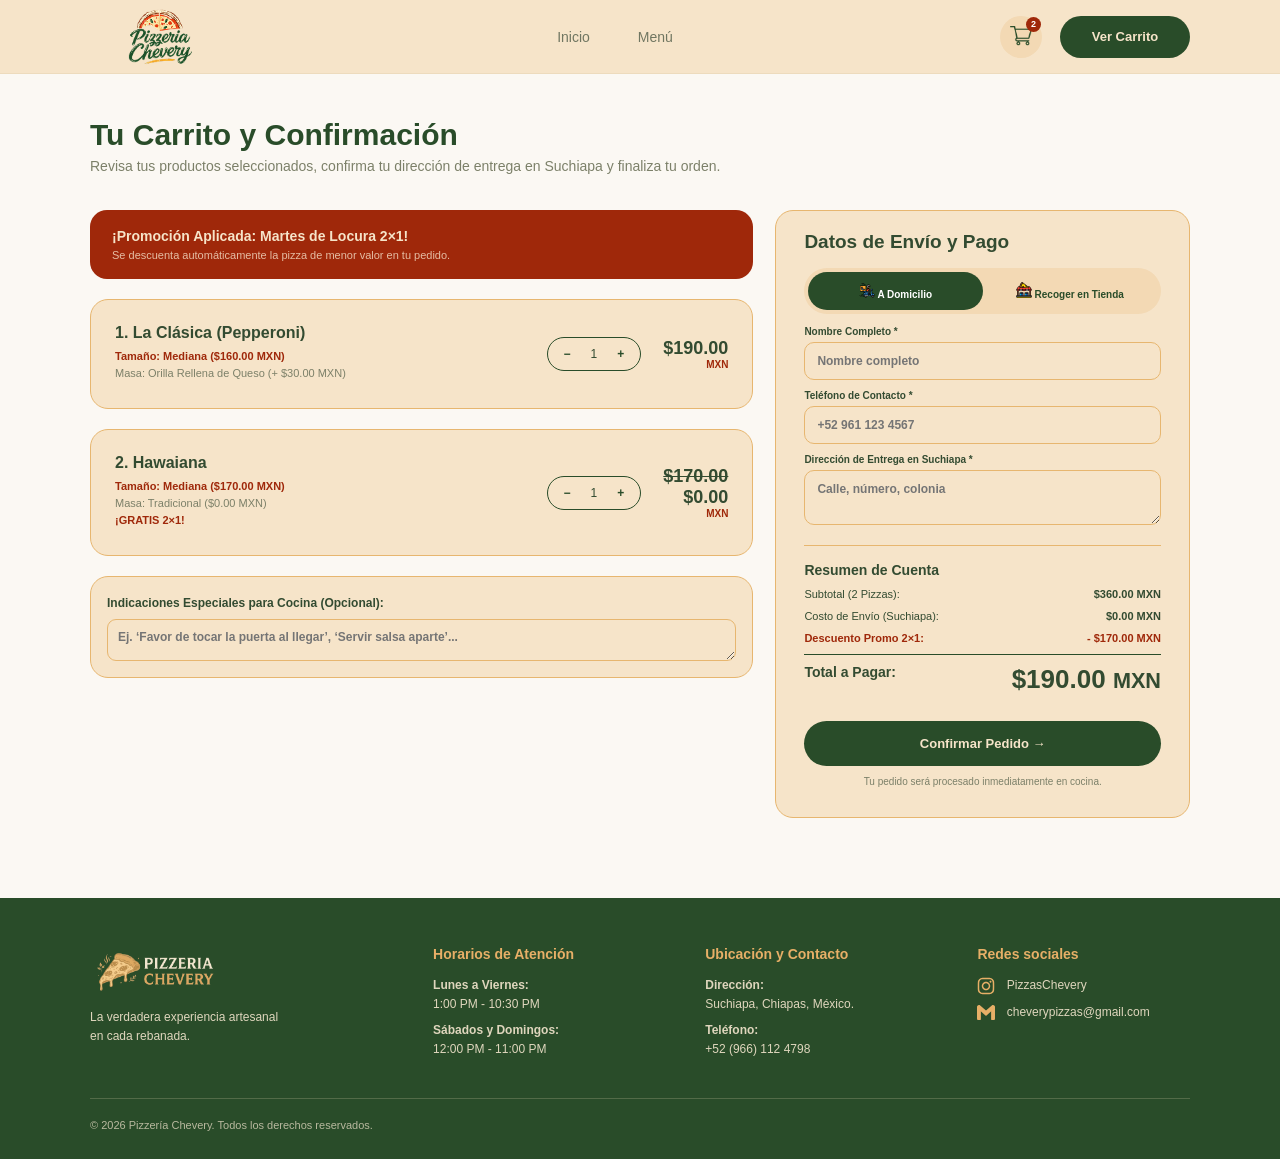
==== frontend/paginas/carrito.html @ 7844aa69 "vistas fijas" ====
<!DOCTYPE html>
<html lang="es">
<head>
    <meta charset="utf-8">
    <meta name="viewport" content="width=device-width, initial-scale=1">
    <title>Carrito | Pizzería Chevery</title>
    <link href="../css/base.css" rel="stylesheet">
    <link href="../css/carrito.css" rel="stylesheet">
</head>
<body>
    <header class="encabezado">
        <a class="marca" href="../index.html">
            <img src="../imagenes/logo-chevery.png" alt="Pizzería Chevery">
        </a>

        <nav class="navegacion">
            <a href="../index.html">
                Inicio
            </a>
            <a href="menu.html">
                Menú
            </a>
        </nav>

        <div class="acciones-encabezado">
            <a class="carrito-encabezado" href="carrito.html" aria-label="Ver carrito, 2 productos">
                <img src="../imagenes/icono-carrito.svg" alt="">
                <span class="contador-carrito">2</span>
            </a>
            <a class="boton" href="carrito.html">Ver Carrito</a>
        </div>
    </header>

    <main class="contenedor pagina-carrito">
        <h1 class="titulo-pagina">
            Tu Carrito y Confirmación
        </h1>

        <p class="subtitulo">
            Revisa tus productos seleccionados, confirma tu dirección de entrega en Suchiapa y finaliza tu orden.
        </p>

        <div class="carrito-layout">
            <section class="lista-carrito">
                <div class="aviso-promo">
                ¡Promoción Aplicada: Martes de Locura 2×1!
                    <small>
                        Se descuenta automáticamente la pizza de menor valor en tu pedido.
                    </small>
                </div>

                <article class="tarjeta linea-carrito">
                    <div>
                        <h3>
                            1. La Clásica (Pepperoni)
                        </h3>

                        <p>
                            <strong>
                                Tamaño: Mediana ($160.00 MXN)
                            </strong>
                        </p>

                        <p>
                            Masa: Orilla Rellena de Queso (+ $30.00 MXN)
                        </p>
                    </div>

                    <div class="cantidad">
                        <button aria-label="Restar">
                            −
                        </button>
                        1
                        <button aria-label="Sumar">
                            +
                        </button>
                    </div>

                    <div class="linea-total">
                        $190.00
                        <small>
                            MXN
                        </small>
                    </div>
                </article>

                <article class="tarjeta linea-carrito">
                    <div>
                        <h3>
                            2. Hawaiana
                        </h3>

                        <p>
                            <strong>
                                Tamaño: Mediana ($170.00 MXN)
                            </strong>
                        </p>

                        <p>
                            Masa: Tradicional ($0.00 MXN)
                        </p>

                        <p>
                            <strong>
                                ¡GRATIS 2×1!
                            </strong>
                        </p>
                    </div>

                    <div class="cantidad">
                        <button aria-label="Restar">
                            −
                        </button>
                        1
                        <button aria-label="Sumar">
                            +
                        </button>
                    </div>

                    <div class="linea-total">
                        <del>
                            $170.00
                        </del>
                        <br>
                        $0.00
                        <small>
                            MXN
                        </small>
                    </div>
                </article>

                <div class="tarjeta notas">
                    <label>
                        Indicaciones Especiales para Cocina (Opcional):
                        <textarea placeholder="Ej. ‘Favor de tocar la puerta al llegar’, ‘Servir salsa aparte’..."></textarea>
                    </label>
                </div>
            </section>

            <aside class="tarjeta panel-envio">
                <h2>
                    Datos de Envío y Pago
                </h2>

                <div class="selector-envio">
                    <button class="activo">
                        <img src="../imagenes/icono-entrega.svg" alt=""> A Domicilio
                    </button>
                    <button>
                        <img src="../imagenes/icono-tienda.svg" alt=""> Recoger en Tienda
                    </button>
                </div>

                <label class="campo">
                    Nombre Completo *
                    <input placeholder="Nombre completo">
                </label>

                <label class="campo">
                    Teléfono de Contacto *
                    <input placeholder="+52 961 123 4567">
                </label>

                <label class="campo">
                    Dirección de Entrega en Suchiapa *
                    <textarea placeholder="Calle, número, colonia"></textarea>
                </label>

                <div class="resumen">
                    <h3>
                        Resumen de Cuenta
                    </h3>

                    <div class="fila-resumen">
                        <span>
                            Subtotal (2 Pizzas):
                        </span>
                        <b>
                            $360.00 MXN
                        </b>
                    </div>

                    <div class="fila-resumen">
                        <span>
                            Costo de Envío (Suchiapa):
                        </span>
                        <b>
                            $0.00 MXN
                        </b>
                    </div>

                    <div class="fila-resumen descuento">
                        <span>
                            Descuento Promo 2×1:
                        </span>
                        <b>
                            - $170.00 MXN
                        </b>
                    </div>

                    <div class="fila-resumen fila-total">
                        <span>
                            Total a Pagar:
                        </span>
                        <strong>
                            $190.00
                            <small>
                                MXN
                            </small>
                        </strong>
                    </div>
                </div>

                <a class="boton confirmar" href="pedido.html">
                    Confirmar Pedido →
                </a>

                <p class="nota-seguridad">
                    Tu pedido será procesado inmediatamente en cocina.
                </p>
            </aside>
        </div>
    </main>

    <footer class="pie">
        <div class="pie-grid">
            <section>
                <h3><img src="../imagenes/logo-chevery-claro.png" alt="Pizzería Chevery"></h3>

                <p>
                    La verdadera experiencia artesanal
                    <br>
                    en cada rebanada.
                </p>
            </section>

            <section>
                <h3>Horarios de Atención</h3>
                <p><b>Lunes a Viernes:</b><br>1:00 PM - 10:30 PM</p>
                <p><b>Sábados y Domingos:</b><br>12:00 PM - 11:00 PM</p>
            </section>

            <section>
                <h3>
                    Ubicación y Contacto
                </h3>

                <p>
                    <b>
                        Dirección:
                    </b>
                    <br>
                    Suchiapa, Chiapas, México.
                </p>

                <p>
                    <b>
                        Teléfono:
                    </b>
                    <br>
                    +52 (966) 112 4798
                </p>
            </section>

            <section>
                <h3>
                    Redes sociales
                </h3>

                <p>
                    <img src="../imagenes/icono-instagram.svg" alt=""> PizzasChevery
                </p>

                <p>
                    <img src="../imagenes/icono-correo.svg" alt=""> cheverypizzas@gmail.com
                </p>
            </section>
        </div>

        <div class="copyright">
            © 2026 Pizzería Chevery. Todos los derechos reservados.
        </div>
    </footer>
</body>
</html>
---- frontend/css/base.css ----
:root{--verde:#294c29;--rojo:#9f280a;--terracota:#b43e17;--naranja:#e7af67;--crema:#f6e4c9;--fondo:#fbf8f3;--texto:#334b31;--muted:#7c8069;--borde:#e7b66f;--radio:18px;--ancho:1100px;font-family:Arial,Helvetica,sans-serif;color:var(--texto);background:var(--fondo)}*{box-sizing:border-box}body{margin:0;min-width:320px;background:var(--fondo)}button,input,textarea{font:inherit}button{cursor:pointer}.encabezado{height:74px;background:var(--crema);border-bottom:1px solid #eddbbd;display:flex;align-items:center;padding:0 max(7%,calc((100% - var(--ancho))/2));justify-content:space-between;gap:24px}.marca{font-weight:800;color:var(--verde);font-size:18px;line-height:1.05;text-decoration:none;white-space:nowrap}.marca span{display:block;color:var(--rojo);font-size:14px}.navegacion{display:flex;gap:48px;align-items:center}.navegacion a{color:#707661;text-decoration:none;font-size:14px}.navegacion a.activa{font-weight:bold;color:var(--verde)}.boton{border:0;border-radius:30px;padding:12px 24px;background:var(--verde);color:var(--crema);font-size:13px;font-weight:bold;text-decoration:none;display:inline-flex;justify-content:center;align-items:center;gap:7px}.boton.secundario{background:var(--crema);color:var(--rojo)}.contenedor{width:min(var(--ancho),86%);margin:0 auto}.pie{background:var(--verde);color:var(--crema);padding:48px 0 28px;margin-top:80px}.pie-grid{width:min(var(--ancho),86%);margin:auto;display:grid;grid-template-columns:1.3fr 1fr 1fr .9fr;gap:36px;font-size:12px}.pie h3{font-size:14px;color:var(--naranja);margin:0 0 14px}.pie p{line-height:1.55;color:#dfd6bd;margin:8px 0}.copyright{width:min(var(--ancho),86%);margin:32px auto 0;border-top:1px solid #536b48;padding-top:20px;color:#b9b99f;font-size:11px}.titulo-pagina{font-size:30px;margin:0 0 6px;color:var(--verde)}.subtitulo{margin:0;color:var(--muted);font-size:14px}.tarjeta{background:var(--crema);border:1px solid var(--borde);border-radius:var(--radio)}
@media(max-width:760px){.encabezado{height:auto;min-height:70px;padding:12px 5%;flex-wrap:wrap}.navegacion{gap:18px;order:3;width:100%;justify-content:center}.navegacion a{font-size:13px}.contenedor{width:92%}.pie-grid{width:92%;grid-template-columns:1fr 1fr}.pie{margin-top:48px}.titulo-pagina{font-size:25px}}
@media(max-width:450px){.pie-grid{grid-template-columns:1fr}.navegacion{gap:14px}.encabezado>.boton{padding:10px 15px}}
.marca{display:flex;align-items:center;text-decoration:none;white-space:nowrap}.marca img{display:block;width:140px;max-height:60px;object-fit:contain}.boton img,.selector-envio img{width:16px;height:16px;object-fit:contain}.pie h3 img{display:block;width:130px;max-height:48px;object-fit:contain;object-position:left center}.pie p img{width:18px;height:18px;vertical-align:middle;object-fit:contain;margin-right:8px}.beneficio>img{width:26px;height:26px;object-fit:contain;flex:0 0 26px}
.acciones-encabezado{display:flex;align-items:center;gap:18px}.carrito-encabezado{width:42px;height:42px;position:relative;display:grid;place-items:center;border-radius:50%;background:#f3d9b4}.carrito-encabezado img{width:22px;height:22px;object-fit:contain}.contador-carrito{position:absolute;top:1px;right:1px;min-width:15px;height:15px;padding:0 3px;display:grid;place-items:center;border-radius:10px;background:var(--rojo);color:white;font-size:9px;font-weight:bold}.acciones-encabezado>.boton{min-width:130px;min-height:42px;padding:12px 20px}
@media(max-width:760px){.acciones-encabezado{margin-left:auto;gap:10px}.marca img{width:120px;max-height:48px}.acciones-encabezado>.boton{min-width:auto;padding:10px 16px}}
---- frontend/css/carrito.css ----
.pagina-carrito{padding-top:44px}.carrito-layout{display:grid;grid-template-columns:1.6fr 1fr;gap:22px;margin-top:36px;align-items:start}.lista-carrito{display:grid;gap:20px}.aviso-promo{background:var(--rojo);color:var(--crema);padding:18px 22px;border-radius:17px;font-weight:bold;font-size:14px}.aviso-promo small{display:block;margin-top:5px;font-size:11px;font-weight:normal;color:#e5bda4}.linea-carrito{padding:24px;display:grid;grid-template-columns:1fr auto auto;gap:22px;align-items:center}.linea-carrito h3{margin:0 0 8px;font-size:16px}.linea-carrito p{font-size:11px;margin:5px 0;color:var(--muted)}.linea-carrito p strong{color:var(--rojo)}.cantidad{border:1px solid var(--verde);border-radius:22px;padding:8px 10px;display:flex;gap:14px;align-items:center;font-size:12px}.cantidad button{border:0;background:none;color:var(--verde);font-weight:bold}.linea-total{text-align:right;font-weight:bold;font-size:18px}.linea-total small{display:block;font-size:10px;color:var(--rojo)}.notas{padding:16px}.notas label{font-size:12px;font-weight:bold}.notas textarea{display:block;width:100%;height:42px;resize:vertical;border:1px solid var(--borde);border-radius:9px;margin-top:8px;padding:10px;background:var(--crema)}.panel-envio{padding:20px 28px}.panel-envio h2{font-size:19px;margin:0 0 15px}.selector-envio{display:flex;border-radius:30px;background:#f3d9b4;padding:4px;margin-bottom:12px}.selector-envio button{flex:1;padding:10px 4px;border:0;border-radius:24px;background:transparent;font-size:10px;font-weight:bold;color:var(--verde)}.selector-envio button.activo{background:var(--verde);color:white}.campo{display:block;margin:10px 0;font-size:10px;font-weight:bold}.campo input,.campo textarea{display:block;width:100%;padding:11px 12px;border:1px solid var(--borde);border-radius:10px;background:transparent;margin-top:5px;font-size:12px;color:var(--texto)}.campo textarea{height:55px;resize:vertical}.resumen{border-top:1px solid var(--borde);margin-top:20px;padding-top:16px}.resumen h3{font-size:14px;margin:0 0 10px}.fila-resumen{display:flex;justify-content:space-between;font-size:11px;margin:10px 0}.fila-resumen.descuento{color:var(--rojo);font-weight:bold}.fila-total{border-top:1px solid var(--verde);padding-top:9px;font-weight:bold;font-size:14px}.fila-total strong{font-size:26px}.confirmar{width:100%;margin-top:16px;padding:15px}.nota-seguridad{text-align:center;color:var(--muted);font-size:10px}
@media(max-width:760px){.carrito-layout{grid-template-columns:1fr}.panel-envio{grid-row:1}.linea-carrito{grid-template-columns:1fr auto;gap:12px}.linea-carrito .linea-total{grid-column:2;grid-row:1}}
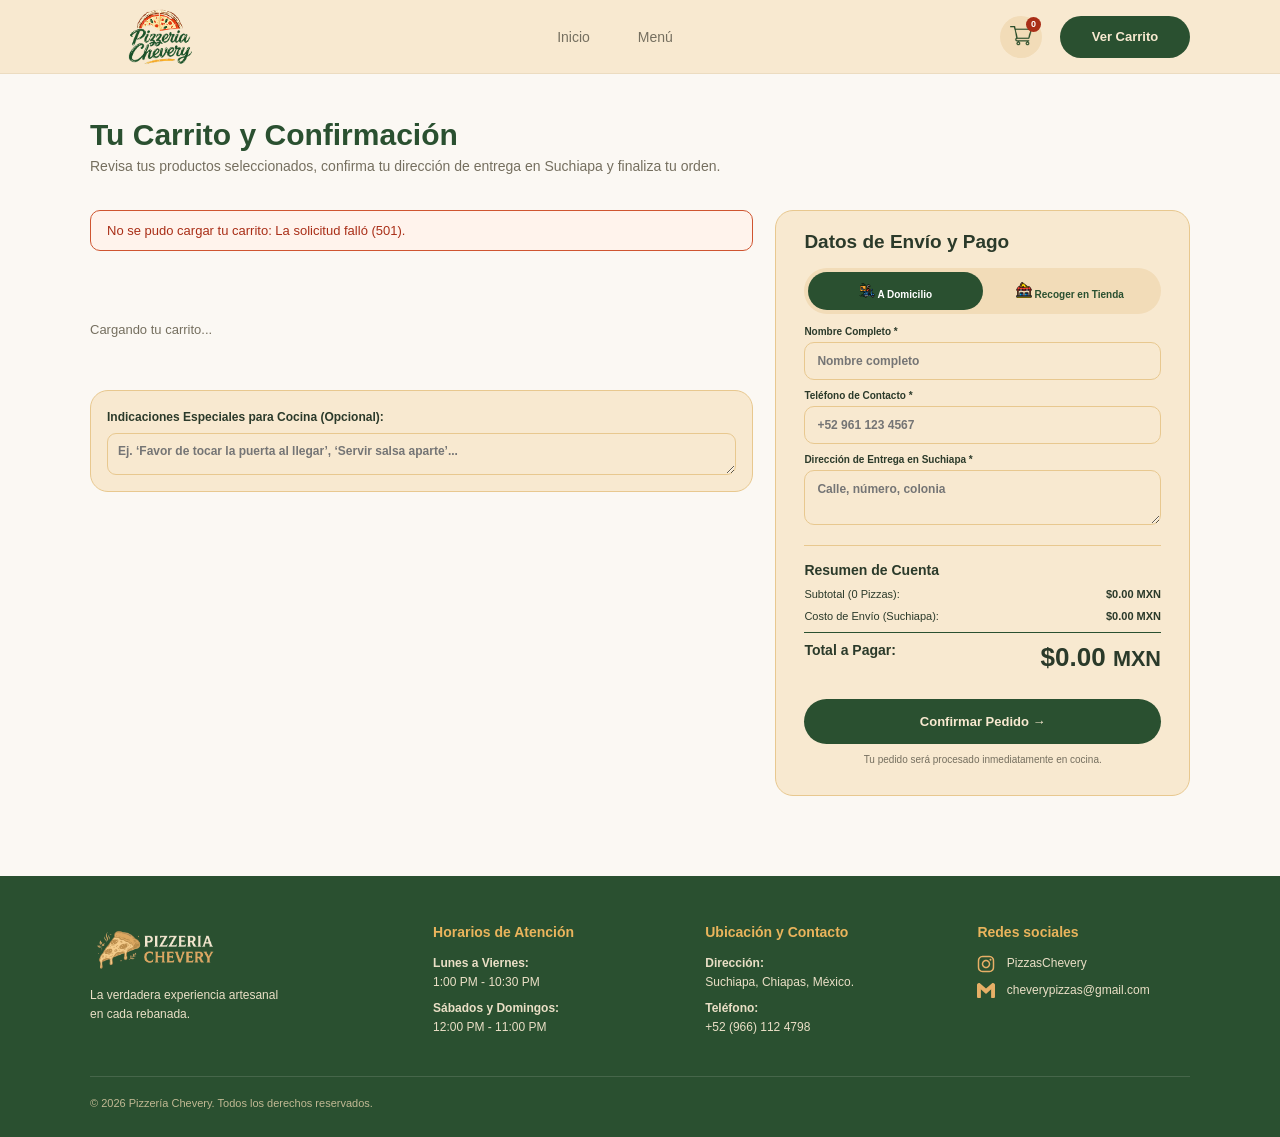
==== commit 699f3aea: "Configurar base de datos y conexion en backend" ====
--- a/frontend/paginas/carrito.html
+++ b/frontend/paginas/carrito.html
@@ -24,9 +24,9 @@
         </nav>
 
         <div class="acciones-encabezado">
-            <a class="carrito-encabezado" href="carrito.html" aria-label="Ver carrito, 2 productos">
+            <a class="carrito-encabezado" href="carrito.html" aria-label="Ver carrito">
                 <img src="../imagenes/icono-carrito.svg" alt="">
-                <span class="contador-carrito">2</span>
+                <span class="contador-carrito" data-cantidad-carrito>0</span>
             </a>
             <a class="boton" href="carrito.html">Ver Carrito</a>
         </div>
@@ -43,97 +43,42 @@
 
         <div class="carrito-layout">
             <section class="lista-carrito">
-                <div class="aviso-promo">
-                ¡Promoción Aplicada: Martes de Locura 2×1!
-                    <small>
-                        Se descuenta automáticamente la pizza de menor valor en tu pedido.
-                    </small>
-                </div>
-
-                <article class="tarjeta linea-carrito">
-                    <div>
-                        <h3>
-                            1. La Clásica (Pepperoni)
-                        </h3>
-
-                        <p>
-                            <strong>
-                                Tamaño: Mediana ($160.00 MXN)
-                            </strong>
-                        </p>
-
-                        <p>
-                            Masa: Orilla Rellena de Queso (+ $30.00 MXN)
-                        </p>
-                    </div>
-
-                    <div class="cantidad">
-                        <button aria-label="Restar">
-                            −
-                        </button>
-                        1
-                        <button aria-label="Sumar">
-                            +
-                        </button>
-                    </div>
-
-                    <div class="linea-total">
-                        $190.00
-                        <small>
-                            MXN
-                        </small>
-                    </div>
-                </article>
-
-                <article class="tarjeta linea-carrito">
-                    <div>
-                        <h3>
-                            2. Hawaiana
-                        </h3>
-
-                        <p>
-                            <strong>
-                                Tamaño: Mediana ($170.00 MXN)
-                            </strong>
-                        </p>
-
-                        <p>
-                            Masa: Tradicional ($0.00 MXN)
-                        </p>
-
-                        <p>
-                            <strong>
-                                ¡GRATIS 2×1!
-                            </strong>
-                        </p>
-                    </div>
-
-                    <div class="cantidad">
-                        <button aria-label="Restar">
-                            −
-                        </button>
-                        1
-                        <button aria-label="Sumar">
-                            +
-                        </button>
-                    </div>
-
-                    <div class="linea-total">
-                        <del>
-                            $170.00
-                        </del>
-                        <br>
-                        $0.00
-                        <small>
-                            MXN
-                        </small>
-                    </div>
-                </article>
+                <div class="aviso-promo" data-promocion hidden>
+                    <span data-promocion-texto></span>
+                    <small>El descuento se calcula automáticamente en tu orden.</small>
+                </div>
+
+                <p class="mensaje-error" data-aviso role="alert" hidden></p>
+                <div class="items-carrito" data-items-carrito>
+                    <p class="mensaje-carga">Cargando tu carrito...</p>
+                </div>
+
+                <template id="plantilla-item-carrito">
+                    <article class="tarjeta linea-carrito">
+                        <img class="imagen-pizza-carrito" data-imagen-carrito alt="">
+                        <div class="detalles-carrito">
+                            <h3 data-nombre></h3>
+                            <p><strong data-tamano></strong></p>
+                            <p data-masa></p>
+                            <p class="item-gratis" data-gratis hidden>¡GRATIS 2×1!</p>
+                        </div>
+                        <div class="cantidad">
+                            <button type="button" data-restar aria-label="Restar">−</button>
+                            <span data-cantidad></span>
+                            <button type="button" data-sumar aria-label="Sumar">+</button>
+                        </div>
+                        <div class="linea-total">
+                            <del data-precio-anterior hidden></del>
+                            <span data-total-linea></span>
+                            <small>MXN</small>
+                        </div>
+                    </article>
+                </template>
 
                 <div class="tarjeta notas">
-                    <label>
+                    <label for="indicaciones">
                         Indicaciones Especiales para Cocina (Opcional):
-                        <textarea placeholder="Ej. ‘Favor de tocar la puerta al llegar’, ‘Servir salsa aparte’..."></textarea>
+                        <textarea id="indicaciones" maxlength="255" placeholder="Ej. ‘Favor de tocar la puerta al llegar’, ‘Servir salsa aparte’..."></textarea>
                     </label>
                 </div>
             </section>
@@ -144,27 +89,27 @@
                 </h2>
 
                 <div class="selector-envio">
-                    <button class="activo">
+                    <button class="activo" type="button" data-metodo="domicilio" aria-pressed="true">
                         <img src="../imagenes/icono-entrega.svg" alt=""> A Domicilio
                     </button>
-                    <button>
+                    <button type="button" data-metodo="recoger" aria-pressed="false">
                         <img src="../imagenes/icono-tienda.svg" alt=""> Recoger en Tienda
                     </button>
                 </div>
 
                 <label class="campo">
                     Nombre Completo *
-                    <input placeholder="Nombre completo">
+                    <input id="nombre-cliente" required minlength="2" maxlength="100" autocomplete="name" placeholder="Nombre completo">
                 </label>
 
                 <label class="campo">
                     Teléfono de Contacto *
-                    <input placeholder="+52 961 123 4567">
+                    <input id="telefono-cliente" type="tel" required minlength="7" maxlength="20" autocomplete="tel" placeholder="+52 961 123 4567">
                 </label>
 
-                <label class="campo">
+                <label class="campo" data-campo-direccion>
                     Dirección de Entrega en Suchiapa *
-                    <textarea placeholder="Calle, número, colonia"></textarea>
+                    <textarea id="direccion-cliente" maxlength="255" placeholder="Calle, número, colonia"></textarea>
                 </label>
 
                 <div class="resumen">
@@ -174,47 +119,34 @@
 
                     <div class="fila-resumen">
                         <span>
-                            Subtotal (2 Pizzas):
-                        </span>
-                        <b>
-                            $360.00 MXN
-                        </b>
+                            Subtotal (<span data-total-pizzas>0</span> Pizzas):
+                        </span>
+                        <b data-subtotal>$0.00 MXN</b>
                     </div>
 
                     <div class="fila-resumen">
                         <span>
                             Costo de Envío (Suchiapa):
                         </span>
-                        <b>
-                            $0.00 MXN
-                        </b>
-                    </div>
-
-                    <div class="fila-resumen descuento">
-                        <span>
-                            Descuento Promo 2×1:
-                        </span>
-                        <b>
-                            - $170.00 MXN
-                        </b>
+                        <b data-envio>$0.00 MXN</b>
+                    </div>
+
+                    <div class="fila-resumen descuento" data-fila-descuento hidden>
+                        <span>
+                            Descuento:
+                        </span>
+                        <b data-descuento>-$0.00 MXN</b>
                     </div>
 
                     <div class="fila-resumen fila-total">
                         <span>
                             Total a Pagar:
                         </span>
-                        <strong>
-                            $190.00
-                            <small>
-                                MXN
-                            </small>
-                        </strong>
-                    </div>
-                </div>
-
-                <a class="boton confirmar" href="pedido.html">
-                    Confirmar Pedido →
-                </a>
+                        <strong><span data-total>$0.00</span> <small>MXN</small></strong>
+                    </div>
+                </div>
+
+                <button class="boton confirmar" type="button" data-confirmar disabled>Confirmar Pedido →</button>
 
                 <p class="nota-seguridad">
                     Tu pedido será procesado inmediatamente en cocina.
@@ -269,11 +201,11 @@
                 </h3>
 
                 <p>
-                    <img src="../imagenes/icono-instagram.svg" alt=""> PizzasChevery
-                </p>
-
-                <p>
-                    <img src="../imagenes/icono-correo.svg" alt=""> cheverypizzas@gmail.com
+                    <a href="https://www.instagram.com/PizzasChevery/" target="_blank" rel="noopener noreferrer"><img src="../imagenes/icono-instagram.svg" alt=""> PizzasChevery</a>
+                </p>
+
+                <p>
+                    <a href="mailto:cheverypizzas@gmail.com"><img src="../imagenes/icono-correo.svg" alt=""> cheverypizzas@gmail.com</a>
                 </p>
             </section>
         </div>
@@ -282,5 +214,7 @@
             © 2026 Pizzería Chevery. Todos los derechos reservados.
         </div>
     </footer>
+    <script src="../js/api.js"></script>
+    <script src="../js/carrito.js"></script>
 </body>
 </html>
--- a/frontend/css/base.css
+++ b/frontend/css/base.css
@@ -1,6 +1,9 @@
-:root{--verde:#294c29;--rojo:#9f280a;--terracota:#b43e17;--naranja:#e7af67;--crema:#f6e4c9;--fondo:#fbf8f3;--texto:#334b31;--muted:#7c8069;--borde:#e7b66f;--radio:18px;--ancho:1100px;font-family:Arial,Helvetica,sans-serif;color:var(--texto);background:var(--fondo)}*{box-sizing:border-box}body{margin:0;min-width:320px;background:var(--fondo)}button,input,textarea{font:inherit}button{cursor:pointer}.encabezado{height:74px;background:var(--crema);border-bottom:1px solid #eddbbd;display:flex;align-items:center;padding:0 max(7%,calc((100% - var(--ancho))/2));justify-content:space-between;gap:24px}.marca{font-weight:800;color:var(--verde);font-size:18px;line-height:1.05;text-decoration:none;white-space:nowrap}.marca span{display:block;color:var(--rojo);font-size:14px}.navegacion{display:flex;gap:48px;align-items:center}.navegacion a{color:#707661;text-decoration:none;font-size:14px}.navegacion a.activa{font-weight:bold;color:var(--verde)}.boton{border:0;border-radius:30px;padding:12px 24px;background:var(--verde);color:var(--crema);font-size:13px;font-weight:bold;text-decoration:none;display:inline-flex;justify-content:center;align-items:center;gap:7px}.boton.secundario{background:var(--crema);color:var(--rojo)}.contenedor{width:min(var(--ancho),86%);margin:0 auto}.pie{background:var(--verde);color:var(--crema);padding:48px 0 28px;margin-top:80px}.pie-grid{width:min(var(--ancho),86%);margin:auto;display:grid;grid-template-columns:1.3fr 1fr 1fr .9fr;gap:36px;font-size:12px}.pie h3{font-size:14px;color:var(--naranja);margin:0 0 14px}.pie p{line-height:1.55;color:#dfd6bd;margin:8px 0}.copyright{width:min(var(--ancho),86%);margin:32px auto 0;border-top:1px solid #536b48;padding-top:20px;color:#b9b99f;font-size:11px}.titulo-pagina{font-size:30px;margin:0 0 6px;color:var(--verde)}.subtitulo{margin:0;color:var(--muted);font-size:14px}.tarjeta{background:var(--crema);border:1px solid var(--borde);border-radius:var(--radio)}
+:root{--verde:#2a5030;--verde-oscuro:#1d3a23;--rojo:#a92e17;--terracota:#cf5530;--naranja:#eab45c;--crema:#f8e9d0;--crema-2:#f2dcb8;--fondo:#fbf8f3;--texto:#2b3a2a;--muted:#756f5f;--borde:#e8c88f;--borde-suave:#ecdcc0;--horno:#3b2a1f;--horno-2:#5b4130;--pie-texto:#eadfc6;--pie-muted:#c2b994;--pie-linea:#46664a;--radio:18px;--ancho:1100px;font-family:Arial,Helvetica,sans-serif;color:var(--texto);background:var(--fondo)}*{box-sizing:border-box}body{margin:0;min-width:320px;background:var(--fondo)}button,input,textarea{font:inherit}button{cursor:pointer}.encabezado{height:74px;background:var(--crema);border-bottom:1px solid #ecdcc0;display:flex;align-items:center;padding:0 max(7%,calc((100% - var(--ancho))/2));justify-content:space-between;gap:24px}.marca{font-weight:800;color:var(--verde);font-size:18px;line-height:1.05;text-decoration:none;white-space:nowrap}.marca span{display:block;color:var(--rojo);font-size:14px}.navegacion{display:flex;gap:48px;align-items:center}.navegacion a{color:var(--muted);text-decoration:none;font-size:14px}.navegacion a.activa{font-weight:bold;color:var(--verde)}.boton{border:0;border-radius:30px;padding:12px 24px;background:var(--verde);color:var(--crema);font-size:13px;font-weight:bold;text-decoration:none;display:inline-flex;justify-content:center;align-items:center;gap:7px}.boton.secundario{background:var(--crema);color:var(--rojo)}.contenedor{width:min(var(--ancho),86%);margin:0 auto}.pie{background:var(--verde);color:var(--crema);padding:48px 0 28px;margin-top:80px}.pie-grid{width:min(var(--ancho),86%);margin:auto;display:grid;grid-template-columns:1.3fr 1fr 1fr .9fr;gap:36px;font-size:12px}.pie h3{font-size:14px;color:var(--naranja);margin:0 0 14px}.pie p{line-height:1.55;color:var(--pie-texto);margin:8px 0}.copyright{width:min(var(--ancho),86%);margin:32px auto 0;border-top:1px solid var(--pie-linea);padding-top:20px;color:var(--pie-muted);font-size:11px}.titulo-pagina{font-size:30px;margin:0 0 6px;color:var(--verde)}.subtitulo{margin:0;color:var(--muted);font-size:14px}.tarjeta{background:var(--crema);border:1px solid var(--borde);border-radius:var(--radio)}
 @media(max-width:760px){.encabezado{height:auto;min-height:70px;padding:12px 5%;flex-wrap:wrap}.navegacion{gap:18px;order:3;width:100%;justify-content:center}.navegacion a{font-size:13px}.contenedor{width:92%}.pie-grid{width:92%;grid-template-columns:1fr 1fr}.pie{margin-top:48px}.titulo-pagina{font-size:25px}}
 @media(max-width:450px){.pie-grid{grid-template-columns:1fr}.navegacion{gap:14px}.encabezado>.boton{padding:10px 15px}}
 .marca{display:flex;align-items:center;text-decoration:none;white-space:nowrap}.marca img{display:block;width:140px;max-height:60px;object-fit:contain}.boton img,.selector-envio img{width:16px;height:16px;object-fit:contain}.pie h3 img{display:block;width:130px;max-height:48px;object-fit:contain;object-position:left center}.pie p img{width:18px;height:18px;vertical-align:middle;object-fit:contain;margin-right:8px}.beneficio>img{width:26px;height:26px;object-fit:contain;flex:0 0 26px}
-.acciones-encabezado{display:flex;align-items:center;gap:18px}.carrito-encabezado{width:42px;height:42px;position:relative;display:grid;place-items:center;border-radius:50%;background:#f3d9b4}.carrito-encabezado img{width:22px;height:22px;object-fit:contain}.contador-carrito{position:absolute;top:1px;right:1px;min-width:15px;height:15px;padding:0 3px;display:grid;place-items:center;border-radius:10px;background:var(--rojo);color:white;font-size:9px;font-weight:bold}.acciones-encabezado>.boton{min-width:130px;min-height:42px;padding:12px 20px}
+.acciones-encabezado{display:flex;align-items:center;gap:18px}.carrito-encabezado{width:42px;height:42px;position:relative;display:grid;place-items:center;border-radius:50%;background:var(--crema-2)}.carrito-encabezado img{width:22px;height:22px;object-fit:contain}.contador-carrito{position:absolute;top:1px;right:1px;min-width:15px;height:15px;padding:0 3px;display:grid;place-items:center;border-radius:10px;background:var(--rojo);color:white;font-size:9px;font-weight:bold}.acciones-encabezado>.boton{min-width:130px;min-height:42px;padding:12px 20px}
 @media(max-width:760px){.acciones-encabezado{margin-left:auto;gap:10px}.marca img{width:120px;max-height:48px}.acciones-encabezado>.boton{min-width:auto;padding:10px 16px}}
+[hidden]{display:none!important}.mensaje-carga{grid-column:1/-1;color:var(--muted);font-size:13px;padding:20px 0}.mensaje-error{padding:12px 16px;border:1px solid #cf5530;border-radius:10px;background:#fff3ec;color:var(--rojo);font-size:13px;margin:0 0 18px}.carrito-vacio{padding:22px;border:1px dashed var(--borde);border-radius:14px;color:var(--muted);font-size:14px}.carrito-vacio a{color:var(--rojo);font-weight:bold}.item-gratis{color:var(--rojo)!important;font-weight:bold}
+
+.pie a{color:inherit;text-decoration:none}.pie a:hover,.pie a:focus-visible{text-decoration:underline;text-underline-offset:3px}
--- a/frontend/css/carrito.css
+++ b/frontend/css/carrito.css
@@ -1,2 +1,2 @@
-.pagina-carrito{padding-top:44px}.carrito-layout{display:grid;grid-template-columns:1.6fr 1fr;gap:22px;margin-top:36px;align-items:start}.lista-carrito{display:grid;gap:20px}.aviso-promo{background:var(--rojo);color:var(--crema);padding:18px 22px;border-radius:17px;font-weight:bold;font-size:14px}.aviso-promo small{display:block;margin-top:5px;font-size:11px;font-weight:normal;color:#e5bda4}.linea-carrito{padding:24px;display:grid;grid-template-columns:1fr auto auto;gap:22px;align-items:center}.linea-carrito h3{margin:0 0 8px;font-size:16px}.linea-carrito p{font-size:11px;margin:5px 0;color:var(--muted)}.linea-carrito p strong{color:var(--rojo)}.cantidad{border:1px solid var(--verde);border-radius:22px;padding:8px 10px;display:flex;gap:14px;align-items:center;font-size:12px}.cantidad button{border:0;background:none;color:var(--verde);font-weight:bold}.linea-total{text-align:right;font-weight:bold;font-size:18px}.linea-total small{display:block;font-size:10px;color:var(--rojo)}.notas{padding:16px}.notas label{font-size:12px;font-weight:bold}.notas textarea{display:block;width:100%;height:42px;resize:vertical;border:1px solid var(--borde);border-radius:9px;margin-top:8px;padding:10px;background:var(--crema)}.panel-envio{padding:20px 28px}.panel-envio h2{font-size:19px;margin:0 0 15px}.selector-envio{display:flex;border-radius:30px;background:#f3d9b4;padding:4px;margin-bottom:12px}.selector-envio button{flex:1;padding:10px 4px;border:0;border-radius:24px;background:transparent;font-size:10px;font-weight:bold;color:var(--verde)}.selector-envio button.activo{background:var(--verde);color:white}.campo{display:block;margin:10px 0;font-size:10px;font-weight:bold}.campo input,.campo textarea{display:block;width:100%;padding:11px 12px;border:1px solid var(--borde);border-radius:10px;background:transparent;margin-top:5px;font-size:12px;color:var(--texto)}.campo textarea{height:55px;resize:vertical}.resumen{border-top:1px solid var(--borde);margin-top:20px;padding-top:16px}.resumen h3{font-size:14px;margin:0 0 10px}.fila-resumen{display:flex;justify-content:space-between;font-size:11px;margin:10px 0}.fila-resumen.descuento{color:var(--rojo);font-weight:bold}.fila-total{border-top:1px solid var(--verde);padding-top:9px;font-weight:bold;font-size:14px}.fila-total strong{font-size:26px}.confirmar{width:100%;margin-top:16px;padding:15px}.nota-seguridad{text-align:center;color:var(--muted);font-size:10px}
-@media(max-width:760px){.carrito-layout{grid-template-columns:1fr}.panel-envio{grid-row:1}.linea-carrito{grid-template-columns:1fr auto;gap:12px}.linea-carrito .linea-total{grid-column:2;grid-row:1}}
+.pagina-carrito{padding-top:44px}.carrito-layout{display:grid;grid-template-columns:1.6fr 1fr;gap:22px;margin-top:36px;align-items:start}.lista-carrito{display:grid;gap:20px}.aviso-promo{background:var(--rojo);color:var(--crema);padding:18px 22px;border-radius:17px;font-weight:bold;font-size:14px}.aviso-promo small{display:block;margin-top:5px;font-size:11px;font-weight:normal;color:#e5bda4}.linea-carrito{padding:14px;display:grid;grid-template-columns:112px minmax(0,1fr) auto auto;gap:16px;align-items:center}.imagen-pizza-carrito{display:block;width:112px;height:68px;object-fit:cover;border-radius:12px;background:var(--crema)}.detalles-carrito{min-width:0}.linea-carrito h3{margin:0 0 8px;font-size:16px}.linea-carrito p{font-size:11px;margin:5px 0;color:var(--muted)}.linea-carrito p strong{color:var(--rojo)}.cantidad{border:1px solid var(--verde);border-radius:22px;padding:8px 10px;display:flex;gap:14px;align-items:center;font-size:12px}.cantidad button{border:0;background:none;color:var(--verde);font-weight:bold}.linea-total{text-align:right;font-weight:bold;font-size:18px}.linea-total small{display:block;font-size:10px;color:var(--rojo)}.notas{padding:16px}.notas label{font-size:12px;font-weight:bold}.notas textarea{display:block;width:100%;height:42px;resize:vertical;border:1px solid var(--borde);border-radius:9px;margin-top:8px;padding:10px;background:var(--crema)}.panel-envio{padding:20px 28px}.panel-envio h2{font-size:19px;margin:0 0 15px}.selector-envio{display:flex;border-radius:30px;background:#f2dcb8;padding:4px;margin-bottom:12px}.selector-envio button{flex:1;padding:10px 4px;border:0;border-radius:24px;background:transparent;font-size:10px;font-weight:bold;color:var(--verde)}.selector-envio button.activo{background:var(--verde);color:white}.campo{display:block;margin:10px 0;font-size:10px;font-weight:bold}.campo input,.campo textarea{display:block;width:100%;padding:11px 12px;border:1px solid var(--borde);border-radius:10px;background:transparent;margin-top:5px;font-size:12px;color:var(--texto)}.campo textarea{height:55px;resize:vertical}.resumen{border-top:1px solid var(--borde);margin-top:20px;padding-top:16px}.resumen h3{font-size:14px;margin:0 0 10px}.fila-resumen{display:flex;justify-content:space-between;font-size:11px;margin:10px 0}.fila-resumen.descuento{color:var(--rojo);font-weight:bold}.fila-total{border-top:1px solid var(--verde);padding-top:9px;font-weight:bold;font-size:14px}.fila-total strong{font-size:26px}.confirmar{width:100%;margin-top:16px;padding:15px}.nota-seguridad{text-align:center;color:var(--muted);font-size:10px}
+@media(max-width:760px){.carrito-layout{grid-template-columns:1fr}.panel-envio{grid-row:1}.linea-carrito{grid-template-columns:72px minmax(0,1fr) auto;gap:10px;padding:12px}.imagen-pizza-carrito{width:72px;height:62px}.linea-carrito .detalles-carrito{grid-column:2;grid-row:1}.linea-carrito .cantidad{grid-column:1/3;grid-row:2;justify-self:start}.linea-carrito .linea-total{grid-column:3;grid-row:1/3}.linea-carrito h3{font-size:14px}.linea-carrito p{font-size:10px}}
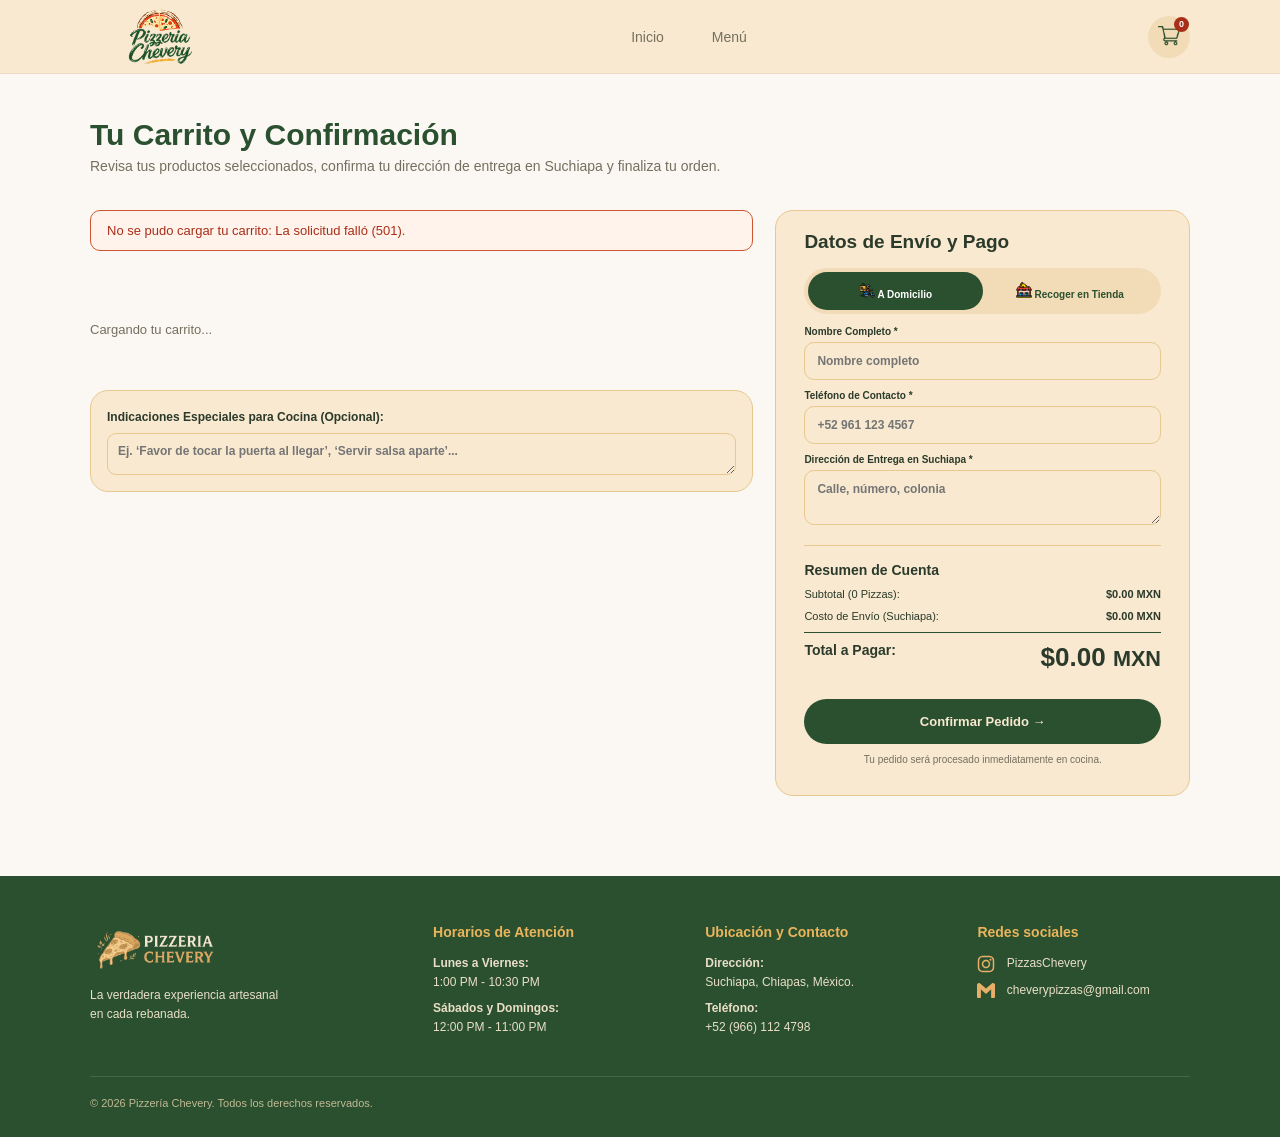
==== commit 789e648b: "modificaciones de carrito y pedido" ====
--- a/frontend/paginas/carrito.html
+++ b/frontend/paginas/carrito.html
@@ -28,7 +28,6 @@
                 <img src="../imagenes/icono-carrito.svg" alt="">
                 <span class="contador-carrito" data-cantidad-carrito>0</span>
             </a>
-            <a class="boton" href="carrito.html">Ver Carrito</a>
         </div>
     </header>
 
